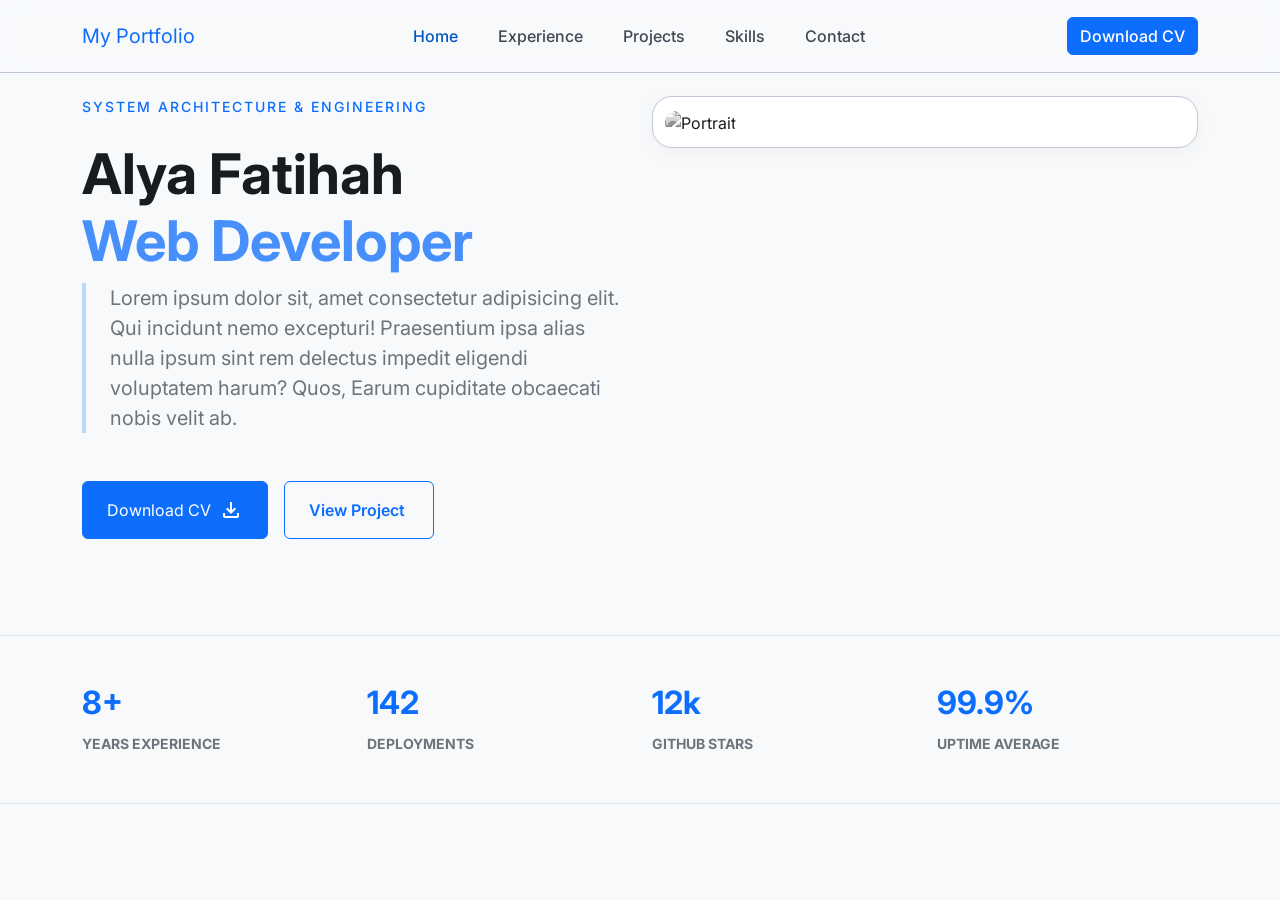
==== index.html @ f51144d9 "day-4" ====
<!DOCTYPE html>
<html lang="en">

<head>
    <meta charset="UTF-8">
    <meta name="viewport" content="width=device-width, initial-scale=1.0">
    <title>Document</title>
    <link rel="stylesheet" href="https://cdn.jsdelivr.net/npm/bootstrap@5.3.8/dist/css/bootstrap.min.css">
    <link rel="stylesheet" href="assets/CSS/alya.css">

    <!-- Google Fonts -->
    <link href="https://fonts.googleapis.com" rel="preconnect" />
    <link crossorigin="" href="https://fonts.gstatic.com" rel="preconnect" />
    <link href="https://fonts.googleapis.com/css2?family=Inter:wght@400;500;600;700&display=swap" rel="stylesheet" />
    <link href="https://fonts.googleapis.com/css2?family=Material+Symbols+Outlined:wght,FILL@100..700,0..1&display=swap"
        rel="stylesheet" />
</head>

<body>
    <div class="wrapper">
        <nav class="navbar navbar-expand-lg navbar-custom fixed-top py-3">
            <div class="container">
                <!-- Tambah text-primary untuk kasih warna biru (tanpa css tambahan) -->
                <a class="navbar-brand text-primary" href="#">My Portfolio</a>
                <button class="navbar-toggler" type="button" data-bs-toggle="collapse"
                    data-bs-target="#navbarSupportedContent" aria-controls="navbarSupportedContent"
                    aria-expanded="false" aria-label="Toggle navigation">
                    <span class="navbar-toggler-icon"></span>
                </button>
                <div class="collapse navbar-collapse" id="navbarSupportedContent">
                    <!-- Pastikan ada class nav-link untuk atur text decoration (case di sini ada underlinenya dan tanpa css tambahan) -->
                    <ul class="navbar-nav mx-auto mb-2 mb-lg-0 gap-lg-4">
                        <li class="nav-item">
                            <a class="nav-link-custom /*text-decoration-none (tanpa css tambahan)*/ px-2 /*px itu padding kiri-kanan, kalo py padding atas-bawah*/ active"
                                aria-current="page" href="#">Home</a>
                        </li>
                        <li class="nav-item">
                            <a class="nav-link-custom /*text-decoration-none (tanpa css tambahan)*/ px-2"
                                href="#">Experience</a>
                        </li>
                        <li class="nav-item">
                            <a class="nav-link-custom /*text-decoration-none (tanpa css tambahan)*/ px-2"
                                href="#">Projects</a>
                        </li>
                        <li class="nav-item">
                            <a class="nav-link-custom /*text-decoration-none (tanpa css tambahan)*/ px-2"
                                href="#">Skills</a>
                        </li>
                        <li class="nav-item">
                            <a class="nav-link-custom /*text-decoration-none (tanpa css tambahan)*/ px-2"
                                href="#">Contact</a>
                        </li>
                    </ul>
                    <div class="d-flex">
                        <button class="btn btn-primary fw-medium">Download CV</button>
                    </div>
                </div>
            </div>
        </nav>
        <!-- Semantik HTML: element html yang bisa diartikam: header, nav, main, section -->
        <main class="pt-5" style="padding-top: 100px;">
            <section class="container py-5">
                <div class="row">
                    <div class="col-lg-6">
                        <span
                            class="text-primary fw-medium text-uppercase d-block /*biar kalo ada paragraf atau span lagi jadi di baris baru*/ mb-4"
                            style="font-size: 14px; letter-spacing: 2px;">System Architecture & Engineering</span>
                        <h1 class="display-4 fw-bold mb-2">Alya Fatihah
                            <span class="text-primary d-block opacity-75">Web Developer</span>
                        </h1>
                        <p class="border-start border-4 border-primary border-opacity-25 ps-4 text-secondary mb-5 fs-5">
                            Lorem ipsum dolor sit, amet consectetur adipisicing elit.
                            Qui incidunt nemo excepturi! Praesentium ipsa alias nulla ipsum sint rem delectus impedit
                            eligendi voluptatem harum?
                            Quos, Earum cupiditate obcaecati nobis velit ab.
                        </p>
                        <div class="d-flex flex-wrap gap-3 ">
                            <button class="btn btn-primary py-3 px-4 d-flex align-items-center gap-2">
                                Download CV <span class="material-symbols-outlined">download</span>
                            </button>
                            <button class="btn btn-outline-primary py-3 px-4 border-opacity-25 fw-semibold">
                                View Project <span class="material-symbols-outlined"></span>
                            </button>
                        </div>
                    </div>
                    <div class="col-lg-6">
                        <div class="position-relative mx-auto style=" max-width: 500px;">
                            <div class="hero-img-container soft-shadow">
                                <img alt="Portrait" class="img-fluid w-100"
                                    src="https://lh3.googleusercontent.com/aida-public/[base64]">
                            </div>
                        </div>
                    </div>
                </div>
            </section>

            <section class="border-bottom border-top py-5 mt-5">
                <div class="container">
                    <div class="row g-4 text-center text-md-start">
                        <div class="col-6 col-md-3">
                            <h2 class="text-primary fw-bold">8+</h2>
                            <span class="text-uppercase small fw-bold text-secondary">Years Experience</span>
                        </div>
                        <div class="col-6 col-md-3">
                            <h2 class="text-primary fw-bold">142</h2>
                            <span class="text-uppercase small fw-bold text-secondary">Deployments</span>
                        </div>
                        <div class="col-6 col-md-3">
                            <h2 class="text-primary fw-bold">12k</h2>
                            <span class="text-uppercase small fw-bold text-secondary">Github Stars</span>
                        </div>
                        <div class="col-6 col-md-3">
                            <h2 class="text-primary fw-bold">99.9%</h2>
                            <span class="text-uppercase small fw-bold text-secondary">Uptime Average</span>
                        </div>
                    </div>
                </div>
            </section>

            <section>

            </section>
        </main>
    </div>

    <script src="https://cdn.jsdelivr.net/npm/bootstrap@5.3.8/dist/js/bootstrap.bundle.min.js"></script>
</body>

</html>
---- assets/CSS/alya.css ----
:root {
  --primary-color: #0058be;
  --surface-color: #f7f9fb;
  --on-surface-variant: #424754;
}

body {
  font-family: "Inter", sans-serif;
  background-color: var(--surface-color);
  color: #191c1e;
}

.navbar-custom {
  background-color: rgba(247, 249, 251, 0.5);
  backdrop-filter: blur(10px);
  border-bottom: 1px solid #c2c6d6;
}

.nav-link-custom {
  font-weight: 500;
  color: var(--on-surface-variant);
  text-decoration: none;
  transition: 0.2s;
}

.nav-link-custom:hover,
.nav-link-custom.active {
  color: var(--primary-color);
}

.hero-img-container {
  border-radius: 20px;
  overflow: hidden;
  border: 1px solid #c2c6d6;
  background-color: white;
  padding: 12px;
}

.hero-img-container img {
  border-radius: 12px;
  transition: 1s;
  filter: grayscale(100%);
  object-fit: cover;
}

.hero-img-container img:hover {
  filter: grayscale(0%);
}

.soft-shadow {
  box-shadow: 0 4px 20px -2px rgba(0, 0, 0, 0.05);
}
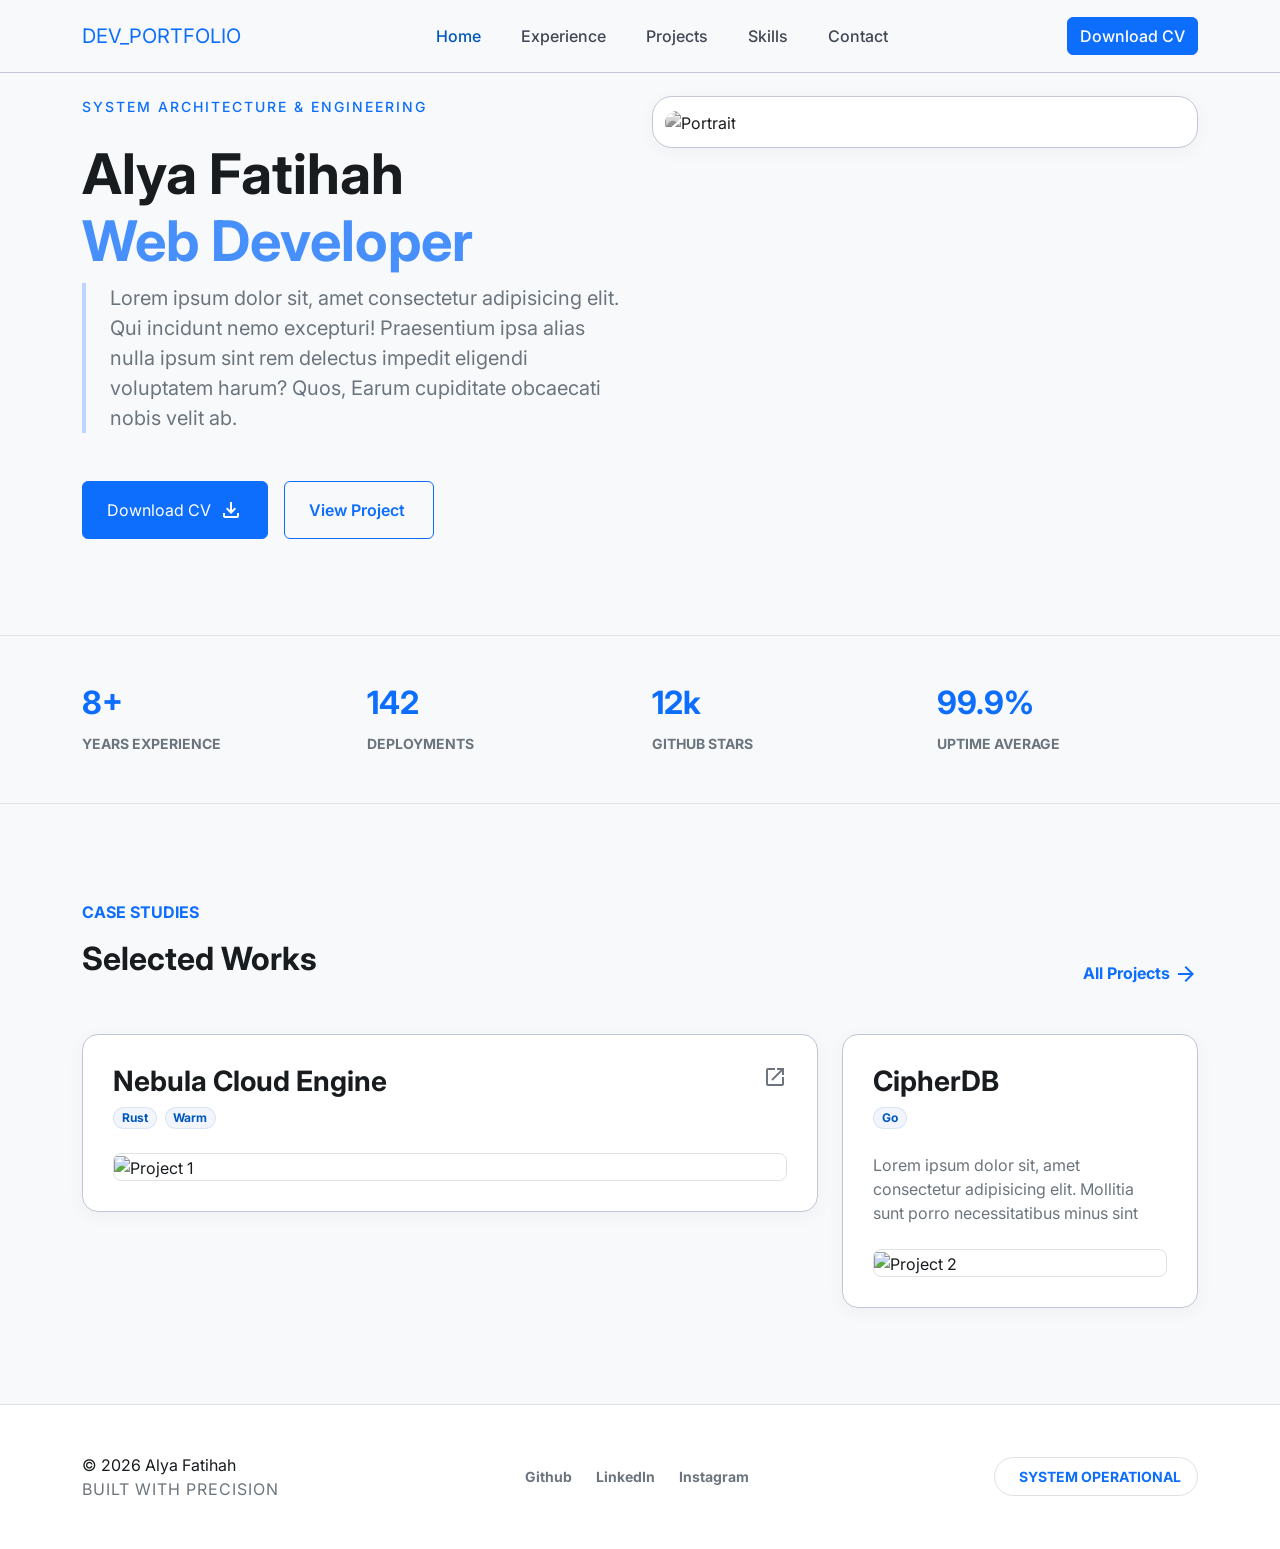
==== commit 30d9e245: "Day-5" ====
--- a/index.html
+++ b/index.html
@@ -21,7 +21,7 @@
         <nav class="navbar navbar-expand-lg navbar-custom fixed-top py-3">
             <div class="container">
                 <!-- Tambah text-primary untuk kasih warna biru (tanpa css tambahan) -->
-                <a class="navbar-brand text-primary" href="#">My Portfolio</a>
+                <a class="navbar-brand text-primary text-uppercase" href="#">Dev_Portfolio</a>
                 <button class="navbar-toggler" type="button" data-bs-toggle="collapse"
                     data-bs-target="#navbarSupportedContent" aria-controls="navbarSupportedContent"
                     aria-expanded="false" aria-label="Toggle navigation">
@@ -44,11 +44,11 @@
                         </li>
                         <li class="nav-item">
                             <a class="nav-link-custom /*text-decoration-none (tanpa css tambahan)*/ px-2"
-                                href="#">Skills</a>
+                                href="skill.html">Skills</a>
                         </li>
                         <li class="nav-item">
                             <a class="nav-link-custom /*text-decoration-none (tanpa css tambahan)*/ px-2"
-                                href="#">Contact</a>
+                                href="contact.html">Contact</a>
                         </li>
                     </ul>
                     <div class="d-flex">
@@ -117,10 +117,73 @@
                 </div>
             </section>
 
-            <section>
-
+            <section class="container py-5 my-5">
+                <div class="d-flex justify-content-between align-items-end mb-5">
+                    <div>
+                        <span class="text-primary fw-bold text-uppercase d-block mb-3 style=" font-size: 12px;">Case
+                            Studies</span>
+                        <h2 class="fw-bold">Selected Works</h2>
+                    </div>
+                    <a href="" class="text-decoration-none fw-bold text-primary">
+                        All Projects <span class="material-symbols-outlined align-middle">arrow_forward</span>
+                    </a>
+                </div>
+                <div class="row">
+                    <div class="col-lg-8 col-12">
+                        <div class="project-card d-flex justify-content-between flex-column soft-shadow">
+                            <div class="d-flex justify-content-between">
+                                <div>
+                                    <h3 class="fw-bold">Nebula Cloud Engine</h3>
+                                    <div class="d-flex gap-2">
+                                        <span class="badge badge-tech rounded-pill">Rust</span>
+                                        <span class="badge badge-tech rounded-pill">Warm</span>
+                                    </div>
+                                </div>
+                                <span class="material-symbols-outlined text-secondary">open_in_new</span>
+                            </div>
+                            <div class="mt-4 overflow-hidden rounded-3 border">
+                                <img src="https://lh3.googleusercontent.com/aida-public/[base64]"
+                                    class="img-fluid w-100" alt="Project 1">
+                            </div>
+                        </div>
+                    </div>
+                    <div class="col-lg-4 col-12">
+                        <div class="project-card soft-shadow">
+                            <div class="mb-4">
+                                <h3 class="fw-bold">CipherDB</h3>
+                                <div class="d-flex gap-2">
+                                    <span class="badge badge-tech rounded-pill">Go</span>
+                                </div>
+                            </div>
+                            <p class="text-secondary mt-3">Lorem ipsum dolor sit, amet consectetur adipisicing elit.
+                                Mollitia sunt
+                                porro necessitatibus minus sint</p>
+                            <div class="mt-4 overflow-hidden rounded-3 border">
+                                <img src="https://lh3.googleusercontent.com/aida-public/[base64]"
+                                    class="img-fluid w-100" style="object-fit: cover; height: 200px;" alt="Project 2">
+                            </div>
+                        </div>
+                    </div>
+                </div>
             </section>
         </main>
+        <footer class="bg-white border-top py-5">
+            <div class="container d-flex justify-content-between align-items-center gap-4">
+                <div class="text-center text-md-start">
+                    <span class="fe-bold d-block">&copy; 2026 Alya Fatihah</span>
+                    <span class="text-uppercase text-secondary" style="letter-spacing: 1px;">Built with Precision</span>
+                </div>
+                <div class="d-flex gap-4">
+                    <a href="" class="text-decoration-none text-secondary small fw-bold">Github</a>
+                    <a href="" class="text-decoration-none text-secondary small fw-bold">LinkedIn</a>
+                    <a href="" class="text-decoration-none text-secondary small fw-bold">Instagram</a>
+                </div>
+                <div class="d-flex rounded-pill border align-items-center gap-2 py-2 px-3">
+                    <div class="bg-primary rounded-circle"></div>
+                    <small class="fw-bold text-primary text-uppercase">System Operational</small>
+                </div>
+            </div>
+        </footer>
     </div>
 
     <script src="https://cdn.jsdelivr.net/npm/bootstrap@5.3.8/dist/js/bootstrap.bundle.min.js"></script>
--- a/assets/CSS/alya.css
+++ b/assets/CSS/alya.css
@@ -50,3 +50,34 @@
 .soft-shadow {
   box-shadow: 0 4px 20px -2px rgba(0, 0, 0, 0.05);
 }
+
+.project-card {
+  background-color: white;
+  border: 1px solid #c2c6d6;
+  border-radius: 16px;
+  transition: 0.3s;
+  padding: 30px;
+}
+
+.project-card:hover {
+  border-color: var(--primary-color);
+  box-shadow: 0 10px 30px -5px rgba(0, 0, 0, 0.08);
+}
+
+.badge-tech {
+  background-color: rgba(0, 88, 190, 0.05);
+  color: var(--primary-color);
+  border: 1px solid rgba(0, 88, 190, 0.1);
+  font-size: 12px;
+  font-weight: 700;
+}
+
+.connect {
+  border: 1px solid #c2c6d6;
+  border-radius: 10px;
+  background-color: white;
+}
+
+.background-grey {
+  background-color: rgba(232, 234, 235, 0.562);
+}
